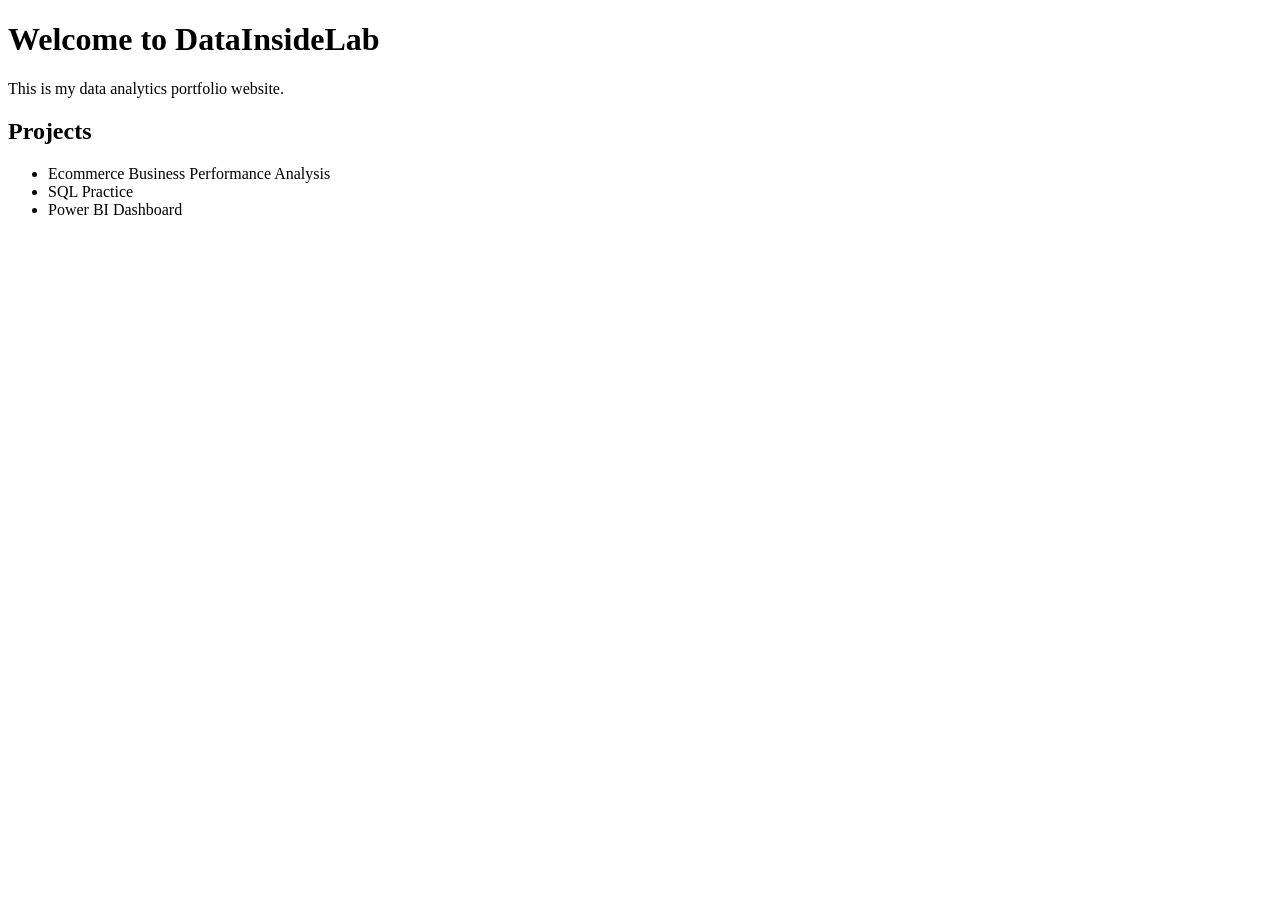
==== index.html @ f5d2da42 "Add files via upload" ====
<!DOCTYPE html>
<html>
<head>
    <title>DataInsideLab</title>
</head>
<body>

    <h1>Welcome to DataInsideLab</h1>

    <p>This is my data analytics portfolio website.</p>

    <h2>Projects</h2>

    <ul>
        <li>Ecommerce Business Performance Analysis</li>
        <li>SQL Practice</li>
        <li>Power BI Dashboard</li>
    </ul>

</body>
</html>
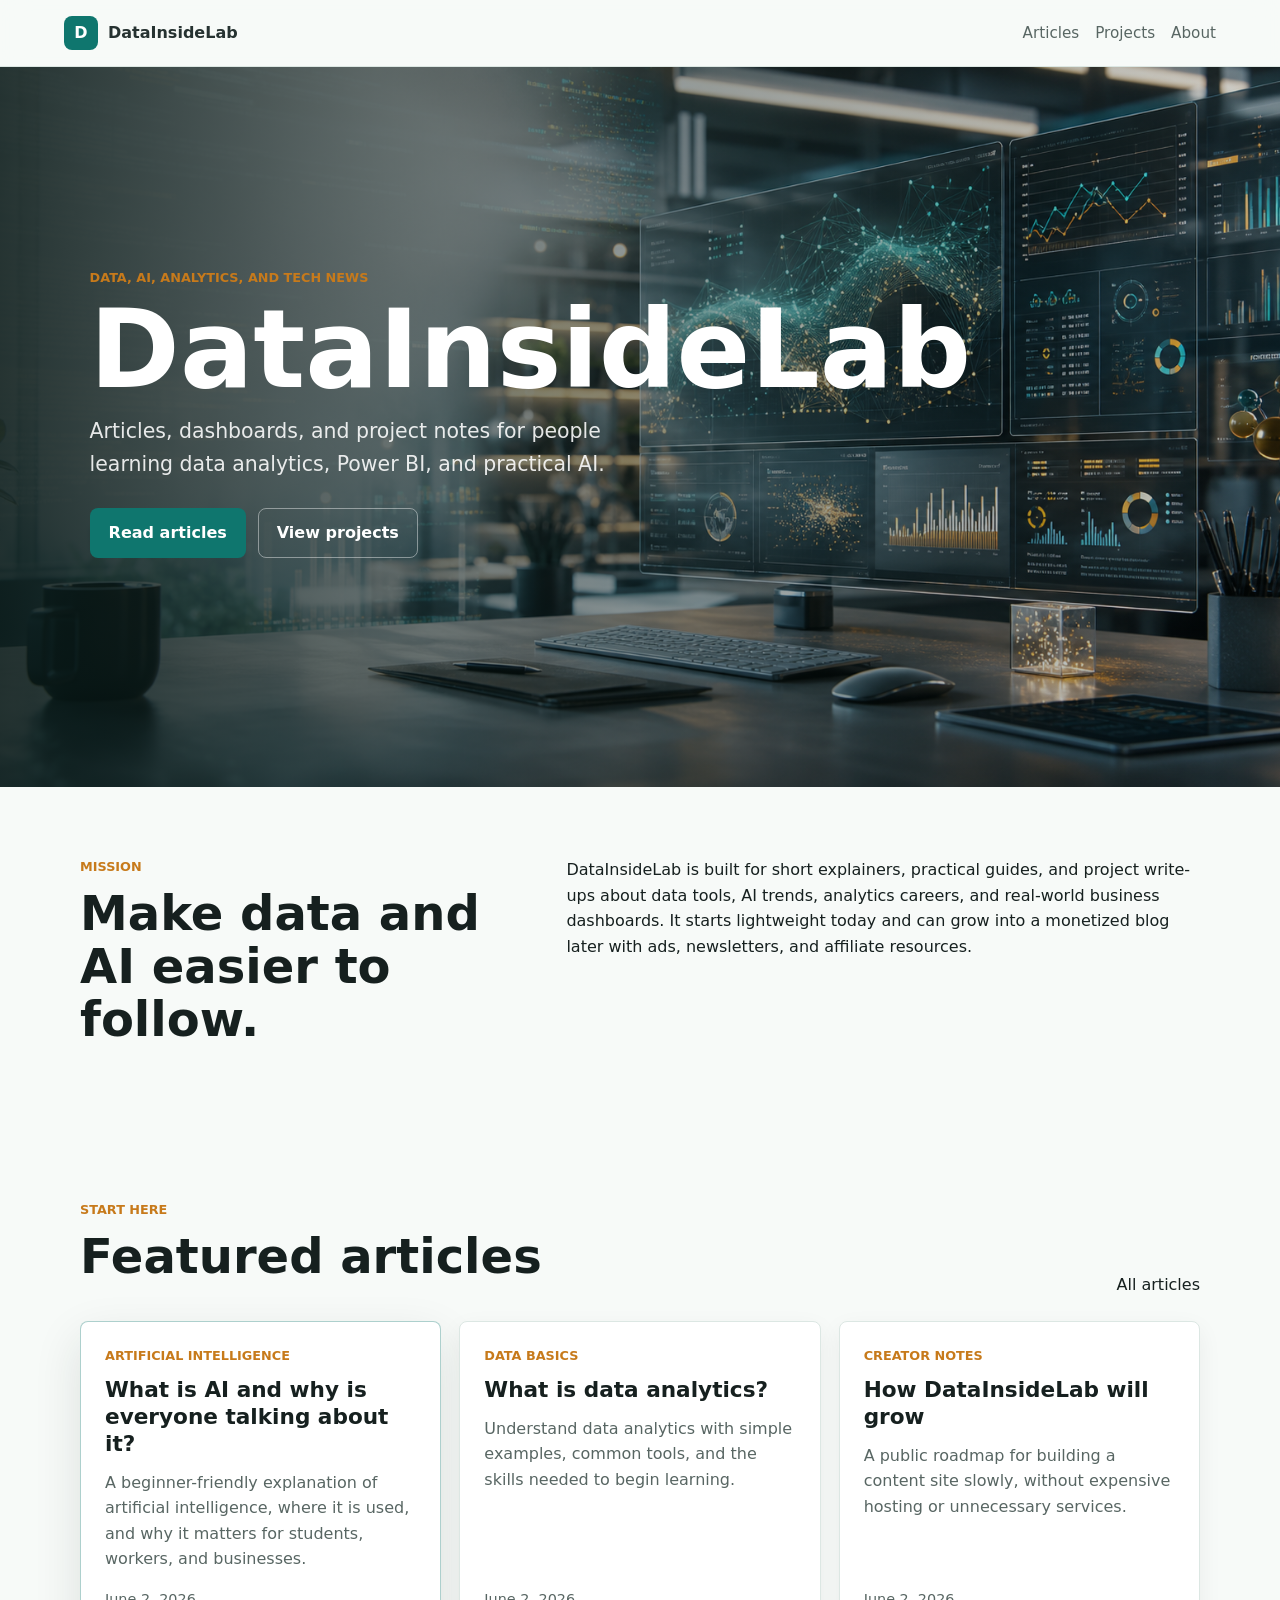
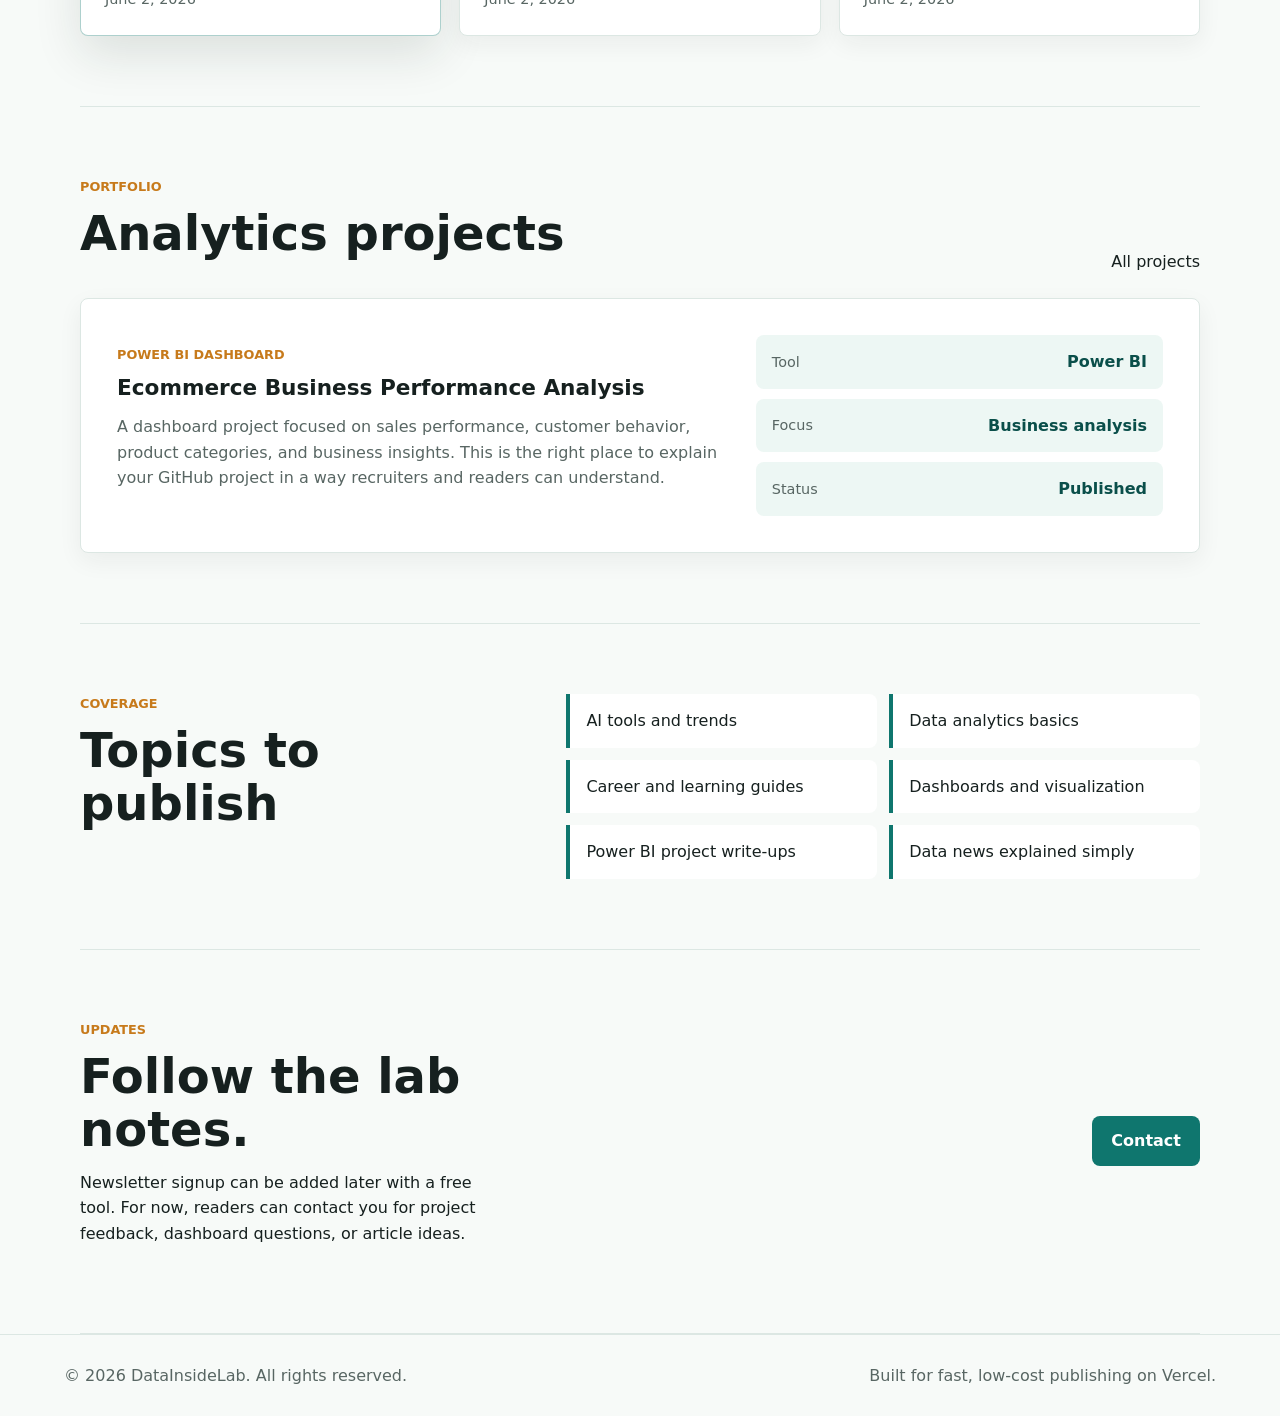
==== commit dc64294d: "Redesign DataInsideLab site" ====
--- a/index.html
+++ b/index.html
@@ -1,21 +1,138 @@
-<!DOCTYPE html>
-<html>
-<head>
-    <title>DataInsideLab</title>
-</head>
-<body>
-
-    <h1>Welcome to DataInsideLab</h1>
-
-    <p>This is my data analytics portfolio website.</p>
-
-    <h2>Projects</h2>
-
-    <ul>
-        <li>Ecommerce Business Performance Analysis</li>
-        <li>SQL Practice</li>
-        <li>Power BI Dashboard</li>
-    </ul>
-
-</body>
-</html>+<!doctype html>
+<html lang="en">
+  <head>
+    <meta charset="utf-8">
+    <meta name="viewport" content="width=device-width, initial-scale=1">
+    <title>DataInsideLab | Data, AI, and Analytics Explained</title>
+    <meta name="description" content="DataInsideLab publishes practical articles about data, AI, analytics, tools, and the business impact of modern technology.">
+    <meta name="theme-color" content="#0f766e">
+    <meta property="og:title" content="DataInsideLab">
+    <meta property="og:description" content="Clear articles on data, AI, analytics, and technology news.">
+    <meta property="og:type" content="website">
+    <meta property="og:image" content="/assets/datainsidelab-hero.png">
+    <link rel="icon" href="/assets/favicon.svg" type="image/svg+xml">
+    <link rel="stylesheet" href="/styles.css">
+    <link rel="alternate" type="application/rss+xml" title="DataInsideLab RSS" href="/rss.xml">
+  </head>
+  <body>
+    <header class="site-header">
+      <a class="brand" href="/" aria-label="DataInsideLab home">
+        <span class="brand-mark">D</span>
+        <span>DataInsideLab</span>
+      </a>
+      <nav class="nav" aria-label="Main navigation">
+        <a href="/articles.html">Articles</a>
+        <a href="/projects.html">Projects</a>
+        <a href="#about">About</a>
+      </nav>
+    </header>
+
+    <main>
+      <section class="hero">
+        <img class="hero-image" src="/assets/datainsidelab-hero.png" alt="Modern data and AI analytics workspace">
+        <div class="hero-content">
+          <p class="eyebrow">Data, AI, analytics, and tech news</p>
+          <h1>DataInsideLab</h1>
+          <p class="hero-copy">Articles, dashboards, and project notes for people learning data analytics, Power BI, and practical AI.</p>
+          <div class="hero-actions">
+            <a class="button primary" href="/articles.html">Read articles</a>
+            <a class="button secondary" href="/projects.html">View projects</a>
+          </div>
+        </div>
+      </section>
+
+      <section class="section intro" id="about">
+        <div>
+          <p class="section-kicker">Mission</p>
+          <h2>Make data and AI easier to follow.</h2>
+        </div>
+        <p>DataInsideLab is built for short explainers, practical guides, and project write-ups about data tools, AI trends, analytics careers, and real-world business dashboards. It starts lightweight today and can grow into a monetized blog later with ads, newsletters, and affiliate resources.</p>
+      </section>
+
+      <section class="section" id="articles">
+        <div class="section-heading">
+          <div>
+            <p class="section-kicker">Start Here</p>
+            <h2>Featured articles</h2>
+          </div>
+          <a class="text-link" href="/articles.html">All articles</a>
+        </div>
+
+        <div class="article-grid">
+          <article class="article-card featured">
+            <p class="tag">Artificial Intelligence</p>
+            <h3><a href="/articles/what-is-ai.html">What is AI and why is everyone talking about it?</a></h3>
+            <p>A beginner-friendly explanation of artificial intelligence, where it is used, and why it matters for students, workers, and businesses.</p>
+            <time datetime="2026-06-02">June 2, 2026</time>
+          </article>
+
+          <article class="article-card">
+            <p class="tag">Data Basics</p>
+            <h3><a href="/articles/what-is-data-analytics.html">What is data analytics?</a></h3>
+            <p>Understand data analytics with simple examples, common tools, and the skills needed to begin learning.</p>
+            <time datetime="2026-06-02">June 2, 2026</time>
+          </article>
+
+          <article class="article-card">
+            <p class="tag">Creator Notes</p>
+            <h3><a href="/articles/how-this-site-will-grow.html">How DataInsideLab will grow</a></h3>
+            <p>A public roadmap for building a content site slowly, without expensive hosting or unnecessary services.</p>
+            <time datetime="2026-06-02">June 2, 2026</time>
+          </article>
+        </div>
+      </section>
+
+      <section class="section project-band" id="projects">
+        <div class="section-heading">
+          <div>
+            <p class="section-kicker">Portfolio</p>
+            <h2>Analytics projects</h2>
+          </div>
+          <a class="text-link" href="/projects.html">All projects</a>
+        </div>
+
+        <article class="project-highlight">
+          <div>
+            <p class="tag">Power BI Dashboard</p>
+            <h3><a href="/projects/ecommerce-business-performance-analysis.html">Ecommerce Business Performance Analysis</a></h3>
+            <p>A dashboard project focused on sales performance, customer behavior, product categories, and business insights. This is the right place to explain your GitHub project in a way recruiters and readers can understand.</p>
+          </div>
+          <ul class="metric-list" aria-label="Project highlights">
+            <li><span>Tool</span><strong>Power BI</strong></li>
+            <li><span>Focus</span><strong>Business analysis</strong></li>
+            <li><span>Status</span><strong>Published</strong></li>
+          </ul>
+        </article>
+      </section>
+
+      <section class="section topics" id="topics">
+        <div>
+          <p class="section-kicker">Coverage</p>
+          <h2>Topics to publish</h2>
+        </div>
+        <ul class="topic-list">
+          <li>AI tools and trends</li>
+          <li>Data analytics basics</li>
+          <li>Career and learning guides</li>
+          <li>Dashboards and visualization</li>
+          <li>Power BI project write-ups</li>
+          <li>Data news explained simply</li>
+        </ul>
+      </section>
+
+      <section class="section newsletter" id="newsletter">
+        <div>
+          <p class="section-kicker">Updates</p>
+          <h2>Follow the lab notes.</h2>
+          <p>Newsletter signup can be added later with a free tool. For now, readers can contact you for project feedback, dashboard questions, or article ideas.</p>
+        </div>
+        <a class="button primary" href="mailto:hello@datainsidelab.com">Contact</a>
+      </section>
+    </main>
+
+    <footer class="site-footer">
+      <p>&copy; 2026 DataInsideLab. All rights reserved.</p>
+      <p>Built for fast, low-cost publishing on Vercel.</p>
+    </footer>
+  </body>
+</html>
--- a/styles.css
+++ b/styles.css
@@ -0,0 +1,444 @@
+:root {
+  color-scheme: light;
+  --bg: #f7faf8;
+  --surface: #ffffff;
+  --ink: #16201f;
+  --muted: #586663;
+  --line: #dce7e3;
+  --teal: #0f766e;
+  --teal-dark: #0a4f4a;
+  --amber: #c77a1b;
+  --graphite: #263231;
+  --shadow: 0 18px 48px rgba(27, 39, 37, 0.12);
+}
+
+* {
+  box-sizing: border-box;
+}
+
+body {
+  margin: 0;
+  background: var(--bg);
+  color: var(--ink);
+  font-family: Inter, ui-sans-serif, system-ui, -apple-system, BlinkMacSystemFont, "Segoe UI", sans-serif;
+  line-height: 1.6;
+}
+
+a {
+  color: inherit;
+}
+
+.site-header {
+  position: sticky;
+  top: 0;
+  z-index: 10;
+  display: flex;
+  align-items: center;
+  justify-content: space-between;
+  gap: 24px;
+  padding: 16px clamp(18px, 5vw, 64px);
+  background: rgba(247, 250, 248, 0.9);
+  border-bottom: 1px solid var(--line);
+  backdrop-filter: blur(14px);
+}
+
+.brand {
+  display: inline-flex;
+  align-items: center;
+  gap: 10px;
+  color: var(--graphite);
+  font-weight: 800;
+  text-decoration: none;
+}
+
+.brand-mark {
+  display: inline-grid;
+  width: 34px;
+  height: 34px;
+  place-items: center;
+  border-radius: 8px;
+  background: var(--teal);
+  color: #fff;
+}
+
+.nav {
+  display: flex;
+  flex-wrap: wrap;
+  justify-content: flex-end;
+  gap: 16px;
+  color: var(--muted);
+  font-size: 0.95rem;
+}
+
+.nav a,
+.text-link {
+  text-decoration: none;
+}
+
+.nav a:hover,
+.text-link:hover,
+.article-card a:hover,
+.project-card a:hover,
+.project-highlight a:hover {
+  color: var(--teal);
+}
+
+.hero {
+  position: relative;
+  min-height: min(720px, calc(100vh - 32px));
+  display: grid;
+  align-items: center;
+  overflow: hidden;
+  background: var(--graphite);
+}
+
+.hero::after {
+  position: absolute;
+  inset: 0;
+  content: "";
+  background: linear-gradient(90deg, rgba(8, 24, 22, 0.88), rgba(8, 24, 22, 0.46) 48%, rgba(8, 24, 22, 0.18));
+}
+
+.hero-image {
+  position: absolute;
+  inset: 0;
+  width: 100%;
+  height: 100%;
+  object-fit: cover;
+}
+
+.hero-content {
+  position: relative;
+  z-index: 1;
+  width: min(680px, calc(100% - 36px));
+  margin-left: clamp(18px, 7vw, 96px);
+  padding: 92px 0 120px;
+  color: #fff;
+}
+
+.eyebrow,
+.section-kicker,
+.tag {
+  margin: 0 0 10px;
+  color: var(--amber);
+  font-size: 0.8rem;
+  font-weight: 800;
+  letter-spacing: 0;
+  text-transform: uppercase;
+}
+
+h1,
+h2,
+h3,
+p {
+  margin-top: 0;
+}
+
+h1 {
+  margin-bottom: 14px;
+  font-size: clamp(3.1rem, 9vw, 6.8rem);
+  line-height: 0.94;
+  letter-spacing: 0;
+}
+
+h2 {
+  margin-bottom: 14px;
+  font-size: clamp(1.7rem, 4vw, 3rem);
+  line-height: 1.1;
+  letter-spacing: 0;
+}
+
+h3 {
+  margin-bottom: 12px;
+  font-size: 1.35rem;
+  line-height: 1.25;
+}
+
+.hero-copy {
+  max-width: 570px;
+  color: rgba(255, 255, 255, 0.88);
+  font-size: clamp(1.05rem, 2vw, 1.28rem);
+}
+
+.hero-actions {
+  display: flex;
+  flex-wrap: wrap;
+  gap: 12px;
+  margin-top: 28px;
+}
+
+.button {
+  display: inline-flex;
+  min-height: 44px;
+  align-items: center;
+  justify-content: center;
+  padding: 11px 18px;
+  border: 1px solid transparent;
+  border-radius: 8px;
+  font-weight: 800;
+  text-decoration: none;
+}
+
+.button.primary {
+  background: var(--teal);
+  color: #fff;
+}
+
+.button.secondary {
+  border-color: rgba(255, 255, 255, 0.42);
+  color: #fff;
+}
+
+.section {
+  width: min(1120px, calc(100% - 36px));
+  margin: 0 auto;
+  padding: 70px 0;
+}
+
+.listing-page {
+  width: min(1120px, calc(100% - 36px));
+  margin: 0 auto;
+  padding: 74px 0 96px;
+}
+
+.listing-hero {
+  max-width: 760px;
+  margin-bottom: 34px;
+}
+
+.listing-hero h1 {
+  color: var(--graphite);
+  font-size: clamp(2.6rem, 7vw, 5rem);
+}
+
+.listing-hero p:not(.section-kicker) {
+  color: var(--muted);
+  font-size: 1.12rem;
+}
+
+.intro,
+.topics,
+.newsletter {
+  display: grid;
+  grid-template-columns: minmax(220px, 0.8fr) minmax(0, 1.2fr);
+  gap: clamp(24px, 5vw, 72px);
+  align-items: start;
+}
+
+.section-heading {
+  display: flex;
+  align-items: end;
+  justify-content: space-between;
+  gap: 24px;
+  margin-bottom: 24px;
+}
+
+.article-grid {
+  display: grid;
+  grid-template-columns: repeat(3, minmax(0, 1fr));
+  gap: 18px;
+}
+
+.article-card {
+  min-height: 290px;
+  display: flex;
+  flex-direction: column;
+  padding: 24px;
+  border: 1px solid var(--line);
+  border-radius: 8px;
+  background: var(--surface);
+  box-shadow: 0 8px 24px rgba(27, 39, 37, 0.06);
+}
+
+.article-card.featured {
+  border-color: rgba(15, 118, 110, 0.34);
+  box-shadow: var(--shadow);
+}
+
+.article-card a {
+  text-decoration: none;
+}
+
+.article-card p:not(.tag) {
+  color: var(--muted);
+}
+
+.article-card time {
+  margin-top: auto;
+  color: var(--muted);
+  font-size: 0.9rem;
+}
+
+.project-band {
+  border-top: 1px solid var(--line);
+  border-bottom: 1px solid var(--line);
+}
+
+.project-highlight,
+.project-card {
+  display: grid;
+  gap: 28px;
+  padding: clamp(24px, 4vw, 36px);
+  border: 1px solid var(--line);
+  border-radius: 8px;
+  background: var(--surface);
+  box-shadow: 0 8px 24px rgba(27, 39, 37, 0.06);
+}
+
+.project-highlight {
+  grid-template-columns: minmax(0, 1.2fr) minmax(260px, 0.8fr);
+  align-items: center;
+}
+
+.project-highlight h3,
+.project-card h2 {
+  margin-bottom: 12px;
+}
+
+.project-highlight a,
+.project-card a {
+  text-decoration: none;
+}
+
+.project-highlight p:not(.tag),
+.project-card p {
+  color: var(--muted);
+}
+
+.project-list {
+  display: grid;
+  gap: 18px;
+}
+
+.project-actions {
+  display: flex;
+  flex-wrap: wrap;
+  gap: 12px;
+  margin-top: 20px;
+}
+
+.button.outline {
+  border-color: var(--line);
+  background: #fff;
+  color: var(--graphite);
+}
+
+.metric-list {
+  display: grid;
+  gap: 10px;
+  margin: 0;
+  padding: 0;
+  list-style: none;
+}
+
+.metric-list li {
+  display: flex;
+  align-items: center;
+  justify-content: space-between;
+  gap: 14px;
+  padding: 14px 16px;
+  border-radius: 8px;
+  background: #edf7f4;
+}
+
+.metric-list span {
+  color: var(--muted);
+  font-size: 0.9rem;
+}
+
+.metric-list strong {
+  color: var(--teal-dark);
+}
+
+.topic-list {
+  display: grid;
+  grid-template-columns: repeat(2, minmax(0, 1fr));
+  gap: 12px;
+  margin: 0;
+  padding: 0;
+  list-style: none;
+}
+
+.topic-list li {
+  padding: 14px 16px;
+  border-left: 4px solid var(--teal);
+  background: #fff;
+  border-radius: 0 8px 8px 0;
+}
+
+.newsletter {
+  align-items: center;
+  border-top: 1px solid var(--line);
+  border-bottom: 1px solid var(--line);
+}
+
+.newsletter .button {
+  justify-self: end;
+}
+
+.site-footer {
+  display: flex;
+  flex-wrap: wrap;
+  justify-content: space-between;
+  gap: 14px;
+  padding: 28px clamp(18px, 5vw, 64px);
+  color: var(--muted);
+  border-top: 1px solid var(--line);
+}
+
+.site-footer p {
+  margin: 0;
+}
+
+@media (max-width: 820px) {
+  .site-header,
+  .section-heading,
+  .site-footer {
+    align-items: flex-start;
+    flex-direction: column;
+  }
+
+  .hero {
+    min-height: 680px;
+  }
+
+  .hero::after {
+    background: linear-gradient(180deg, rgba(8, 24, 22, 0.82), rgba(8, 24, 22, 0.58));
+  }
+
+  .hero-content {
+    margin: 0 auto;
+    padding-top: 84px;
+  }
+
+  .intro,
+  .topics,
+  .newsletter,
+  .article-grid,
+  .project-highlight {
+    grid-template-columns: 1fr;
+  }
+
+  .newsletter .button {
+    justify-self: start;
+  }
+}
+
+@media (max-width: 540px) {
+  .nav {
+    width: 100%;
+    justify-content: flex-start;
+  }
+
+  h1 {
+    font-size: 3rem;
+  }
+
+  .topic-list {
+    grid-template-columns: 1fr;
+  }
+
+  .article-card {
+    min-height: auto;
+  }
+}
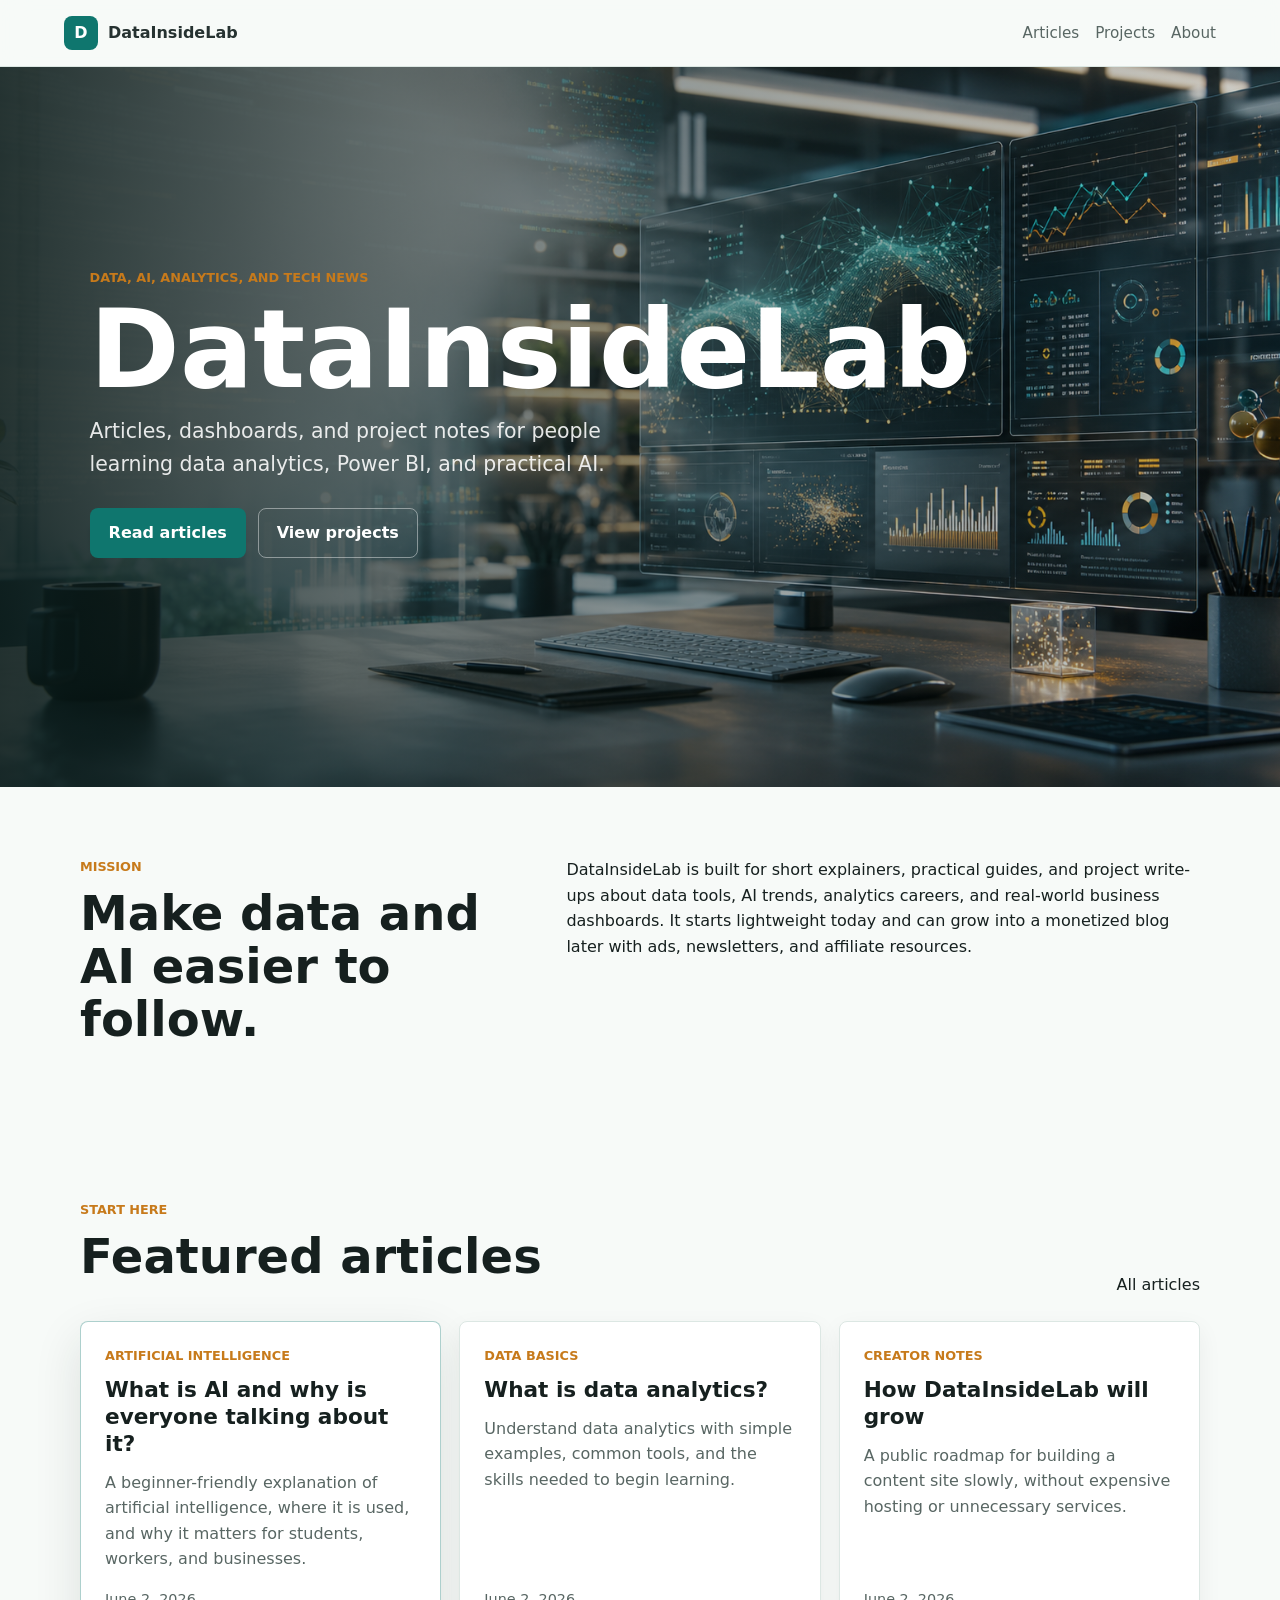
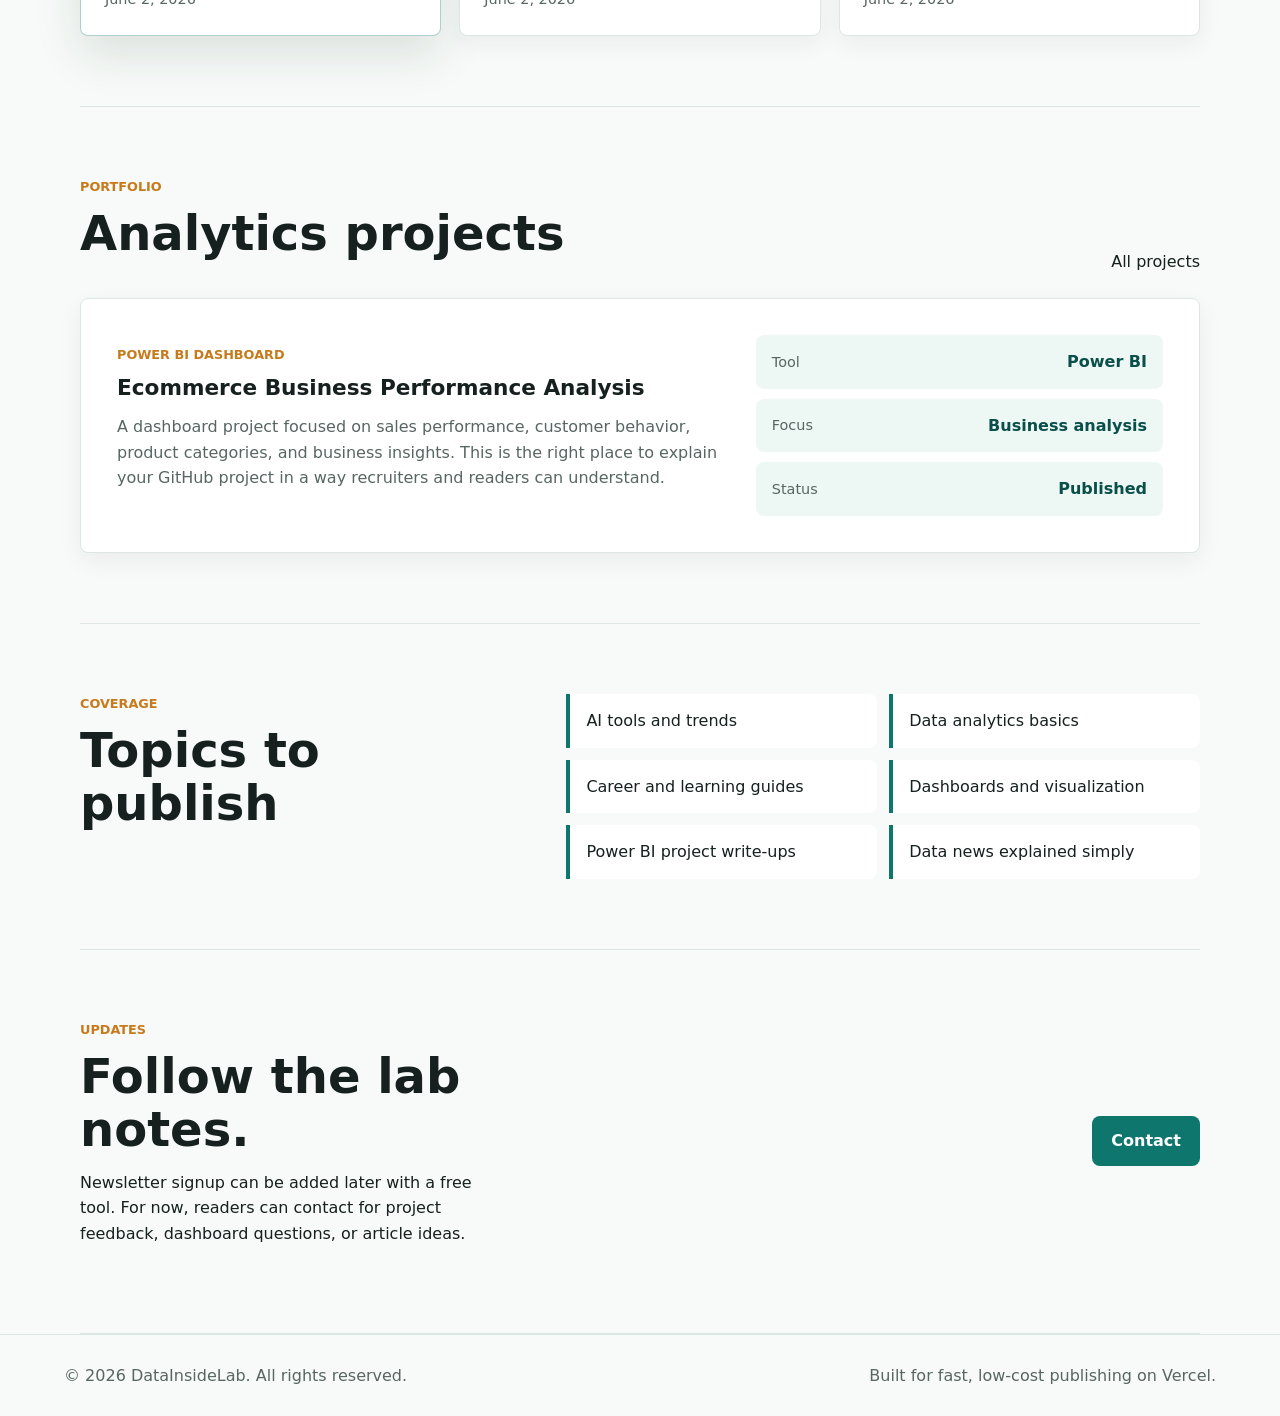
==== commit 667e622c: "Update newsletter section contact message Removed 'you' from the contact message for clarity." ====
--- a/index.html
+++ b/index.html
@@ -13,6 +13,13 @@
     <link rel="icon" href="/assets/favicon.svg" type="image/svg+xml">
     <link rel="stylesheet" href="/styles.css">
     <link rel="alternate" type="application/rss+xml" title="DataInsideLab RSS" href="/rss.xml">
+    <script type="text/javascript">
+      (function(c,l,a,r,i,t,y){
+        c[a]=c[a]||function(){(c[a].q=c[a].q||[]).push(arguments)};
+        t=l.createElement(r);t.async=1;t.src="https://www.clarity.ms/tag/"+i;
+        y=l.getElementsByTagName(r)[0];y.parentNode.insertBefore(t,y);
+      })(window, document, "clarity", "script", "x0rsfiw8zh");
+    </script>
   </head>
   <body>
     <header class="site-header">
@@ -124,7 +131,7 @@
         <div>
           <p class="section-kicker">Updates</p>
           <h2>Follow the lab notes.</h2>
-          <p>Newsletter signup can be added later with a free tool. For now, readers can contact you for project feedback, dashboard questions, or article ideas.</p>
+          <p>Newsletter signup can be added later with a free tool. For now, readers can contact for project feedback, dashboard questions, or article ideas.</p>
         </div>
         <a class="button primary" href="mailto:hello@datainsidelab.com">Contact</a>
       </section>
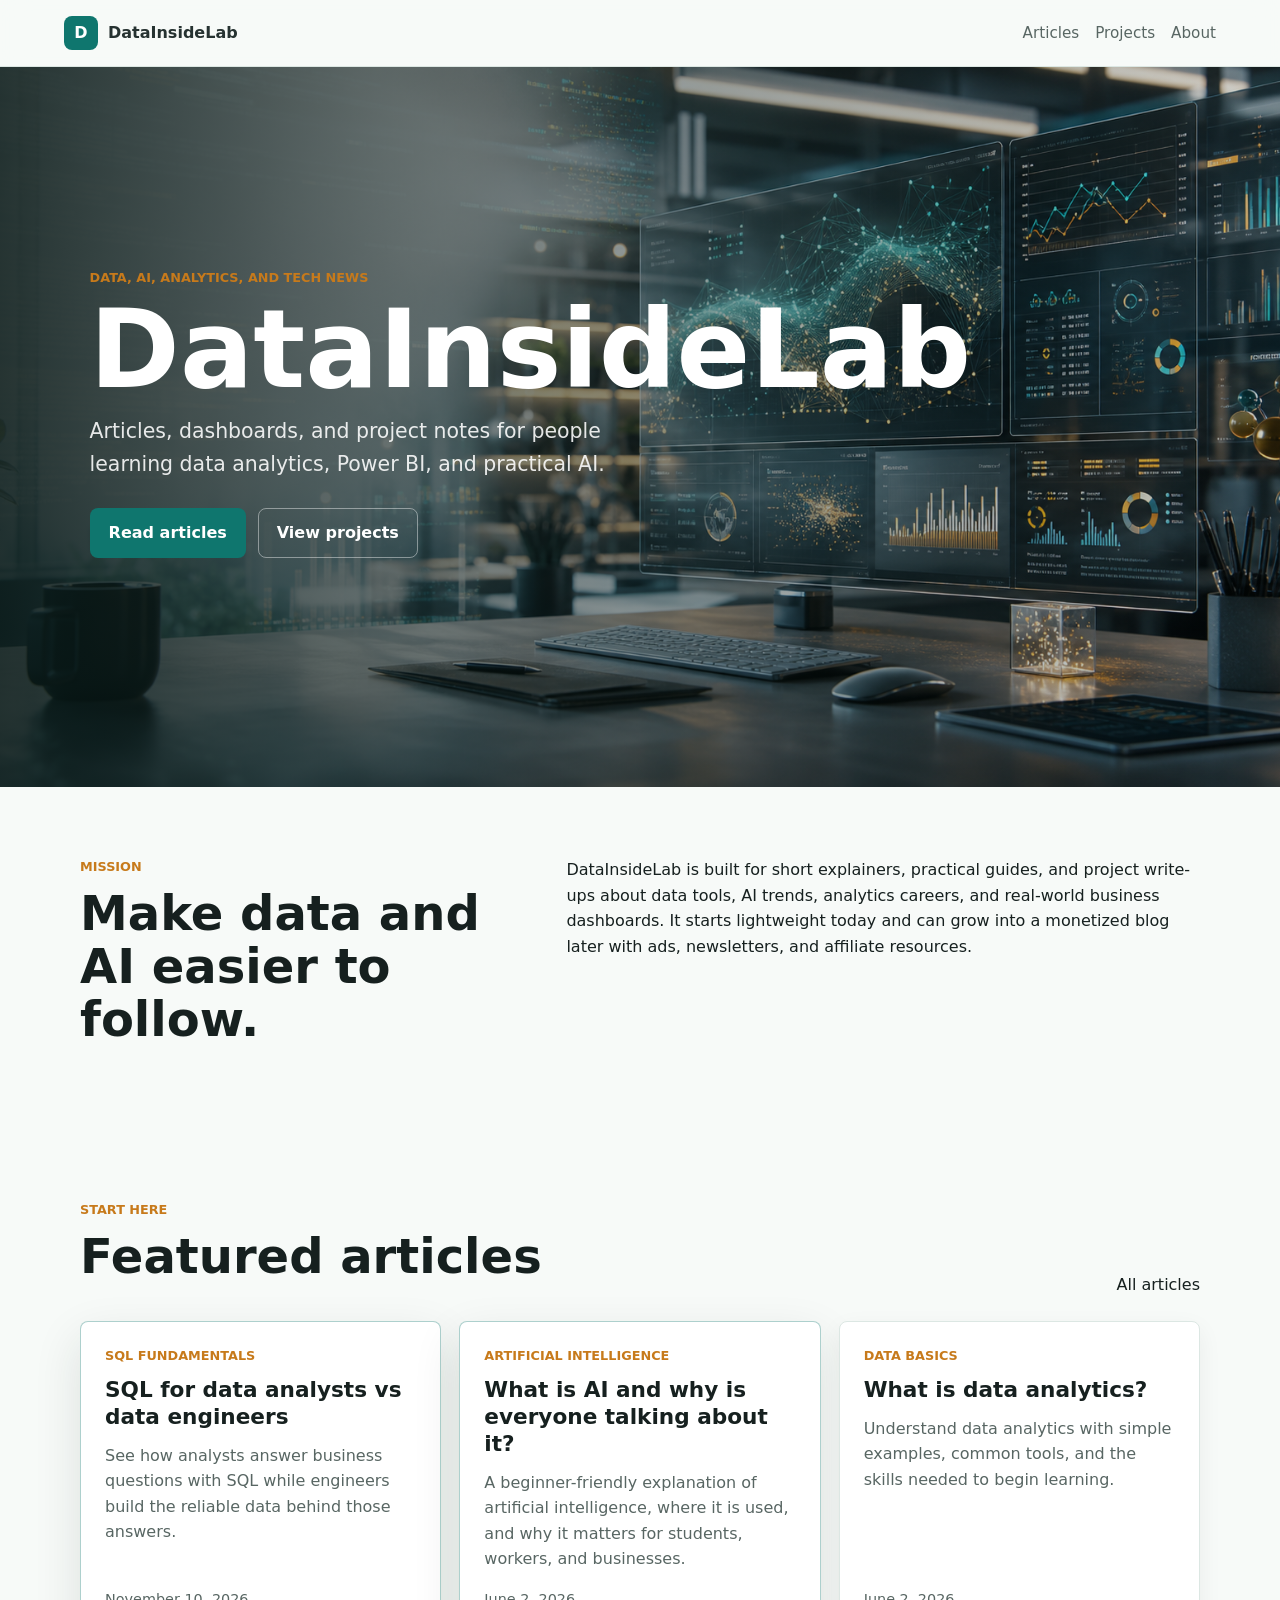
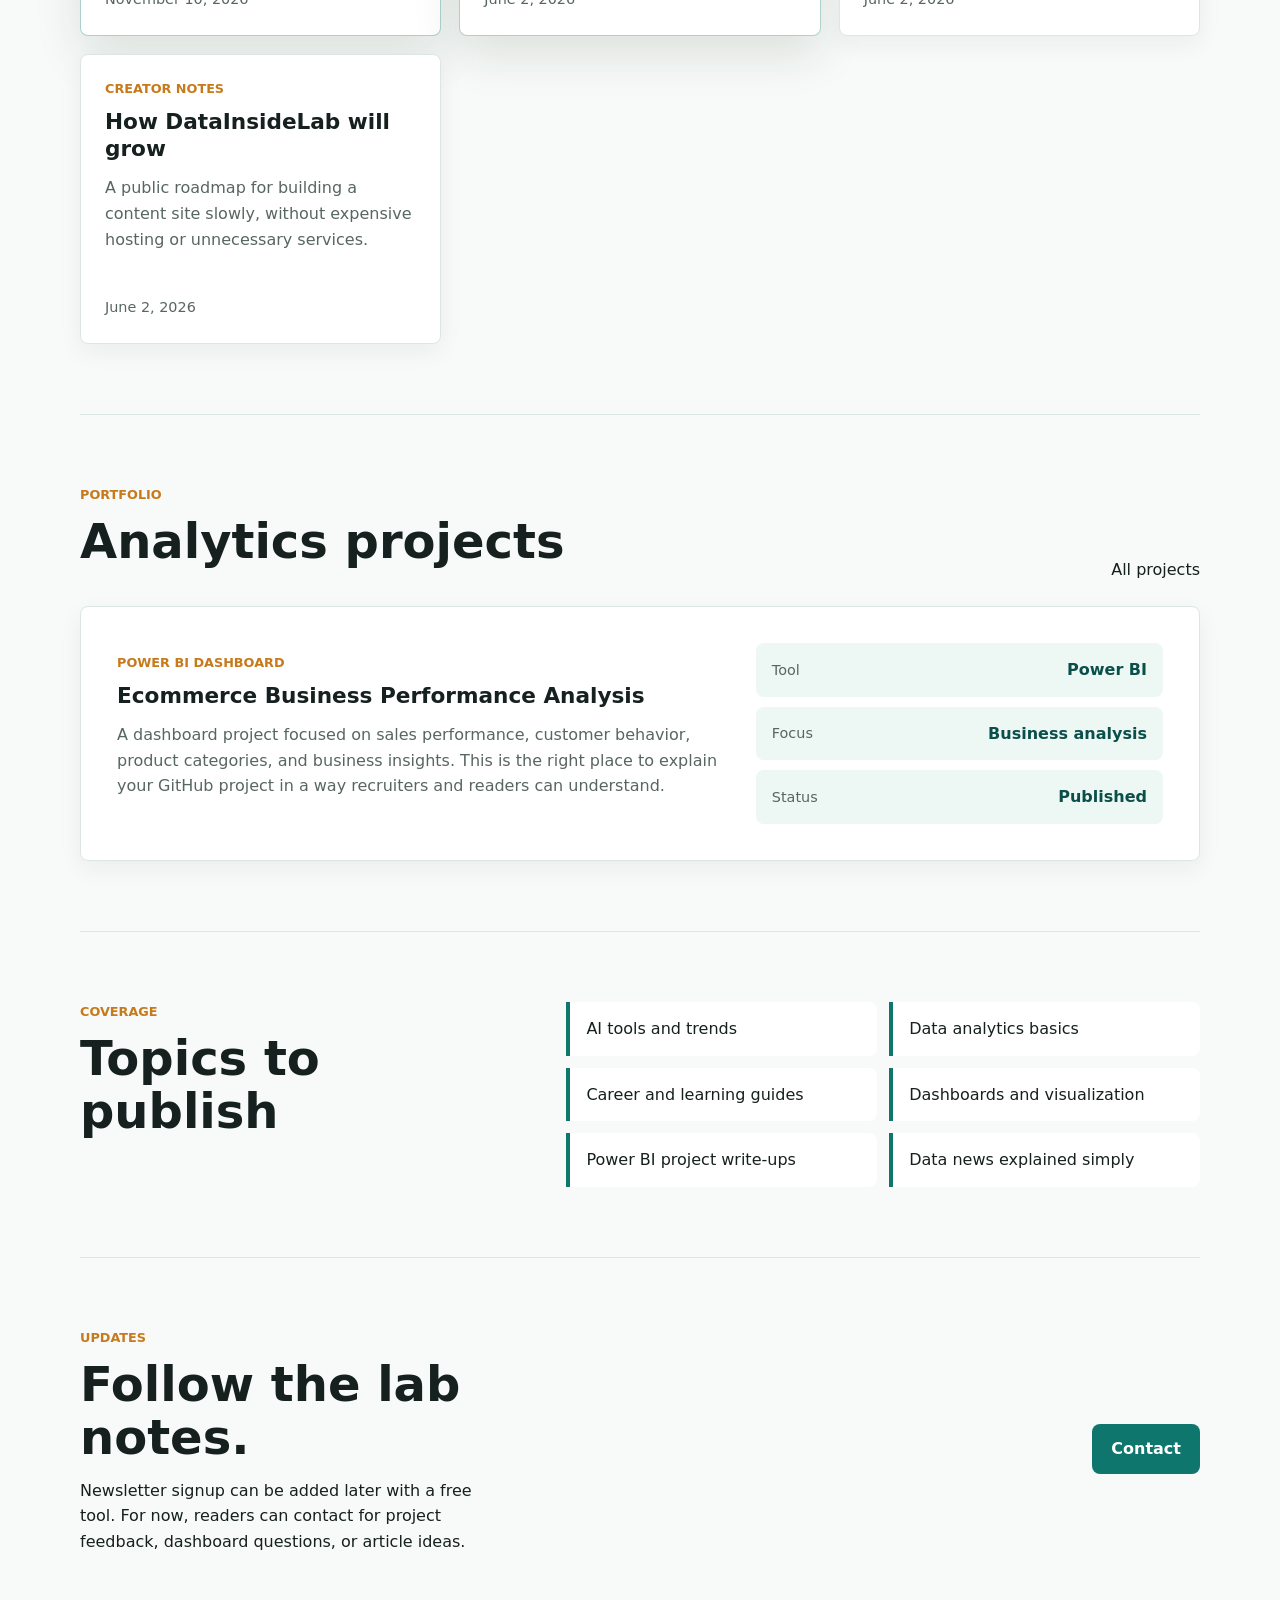
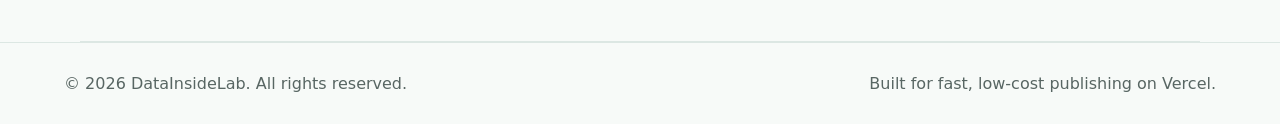
==== commit 1e03c136: "Publish SQL analysts vs engineers article" ====
--- a/index.html
+++ b/index.html
@@ -66,6 +66,12 @@
         </div>
 
         <div class="article-grid">
+          <article class="article-card featured">
+            <p class="tag">SQL Fundamentals</p>
+            <h3><a href="/articles/sql-for-data-analysts-vs-data-engineers.html">SQL for data analysts vs data engineers</a></h3>
+            <p>See how analysts answer business questions with SQL while engineers build the reliable data behind those answers.</p>
+            <time datetime="2026-11-10">November 10, 2026</time>
+          </article>
           <article class="article-card featured">
             <p class="tag">Artificial Intelligence</p>
             <h3><a href="/articles/what-is-ai.html">What is AI and why is everyone talking about it?</a></h3>
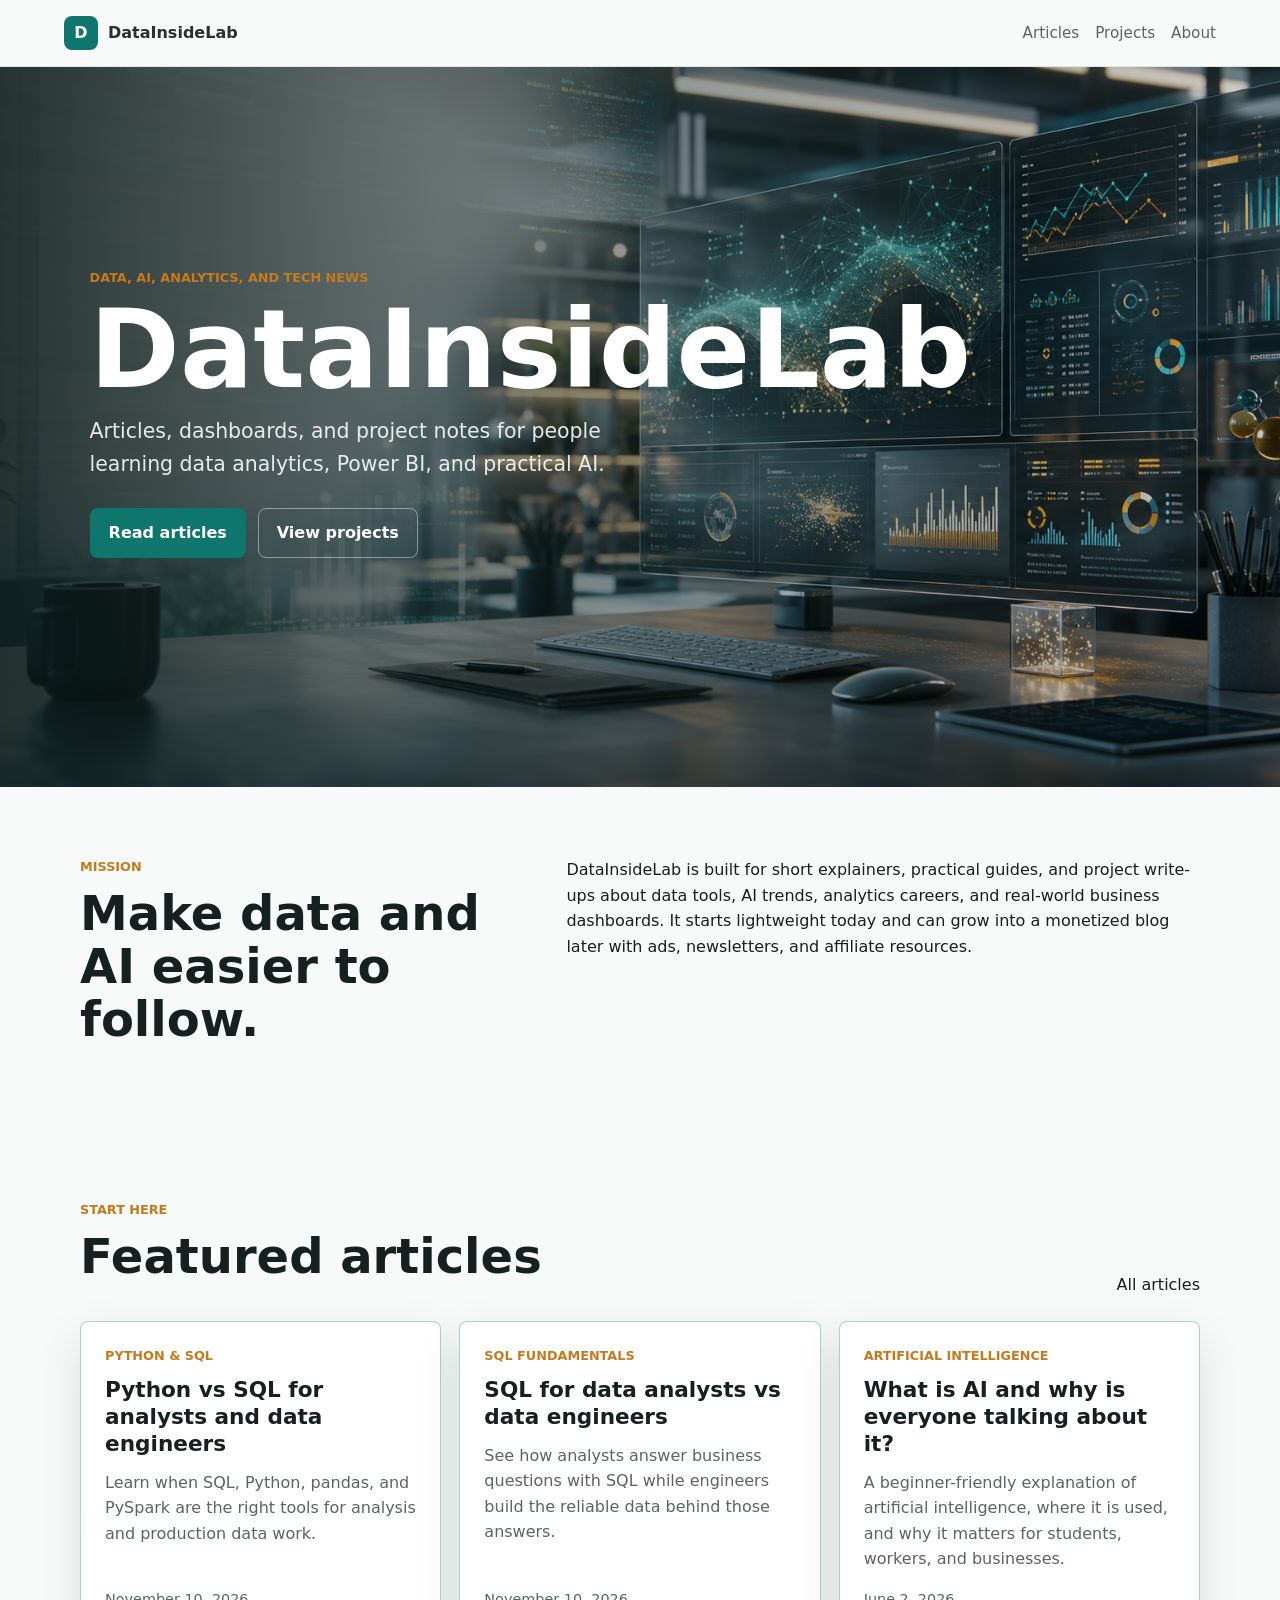
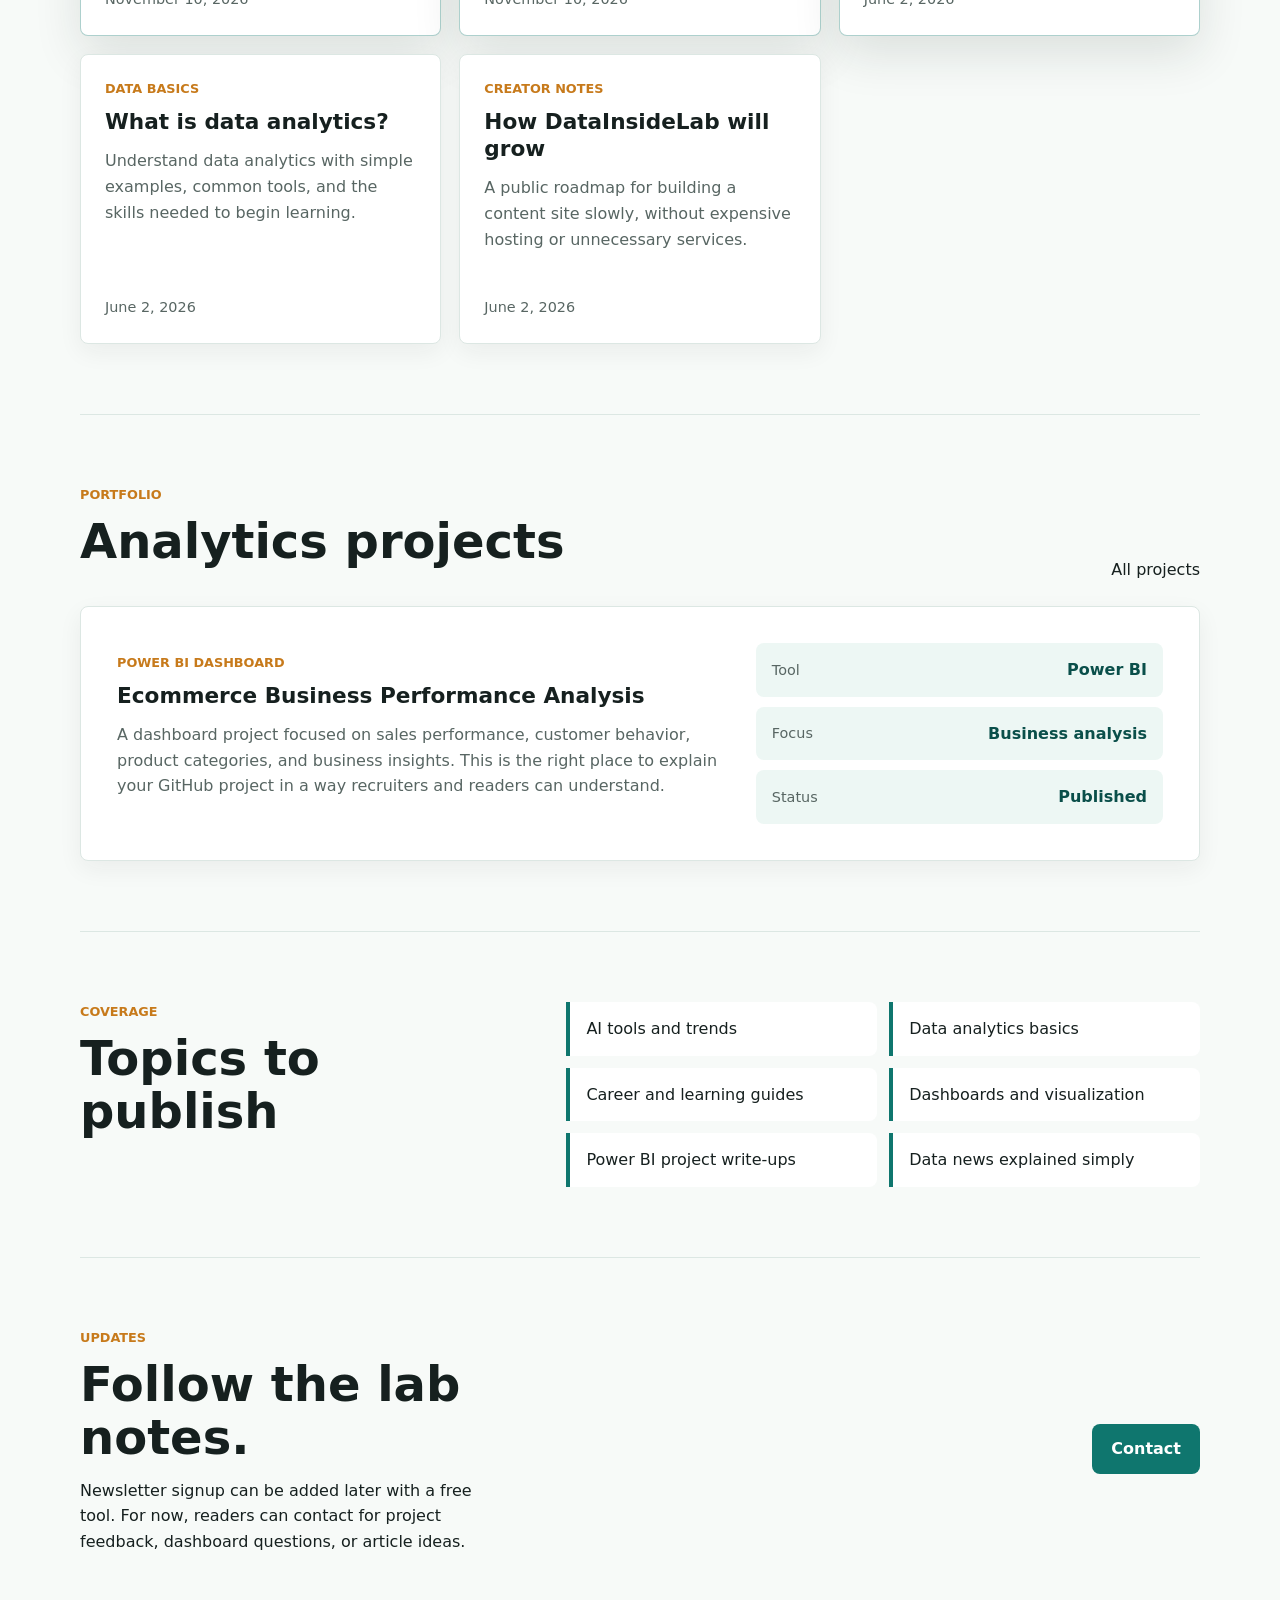
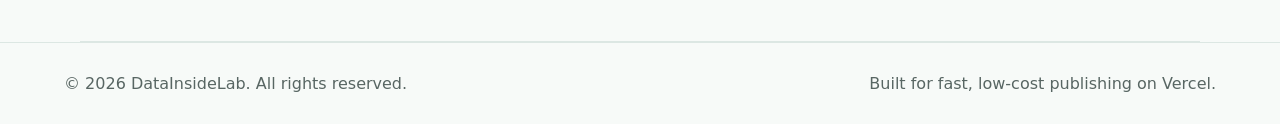
==== commit b78650e7: "Publish Python and SQL comparison article" ====
--- a/index.html
+++ b/index.html
@@ -66,6 +66,12 @@
         </div>
 
         <div class="article-grid">
+          <article class="article-card featured">
+            <p class="tag">Python &amp; SQL</p>
+            <h3><a href="/articles/python-vs-sql-for-analysts-and-data-engineers.html">Python vs SQL for analysts and data engineers</a></h3>
+            <p>Learn when SQL, Python, pandas, and PySpark are the right tools for analysis and production data work.</p>
+            <time datetime="2026-11-10">November 10, 2026</time>
+          </article>
           <article class="article-card featured">
             <p class="tag">SQL Fundamentals</p>
             <h3><a href="/articles/sql-for-data-analysts-vs-data-engineers.html">SQL for data analysts vs data engineers</a></h3>
